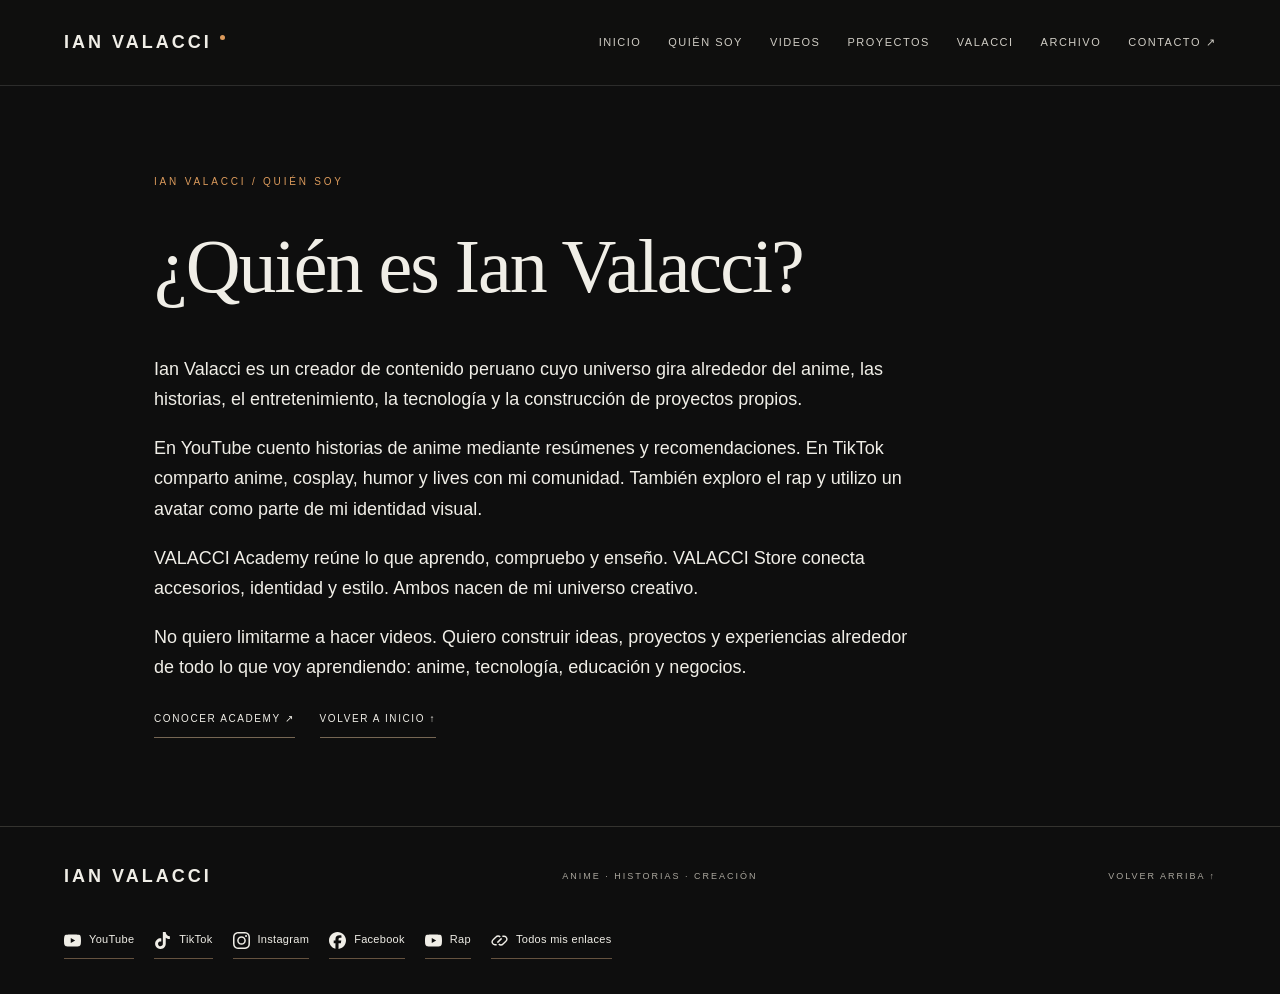
==== about/index.html @ ef5e78fb "Publish approved About page" ====
<!doctype html>
<html lang="es">
<head>
<meta charset="utf-8">
<meta name="viewport" content="width=device-width, initial-scale=1">
<title>¿Quién es Ian Valacci? | Sitio oficial</title>
<meta name="description" content="Ian Valacci es un creador de contenido peruano cuyo universo gira alrededor del anime, las historias, el entretenimiento, la tecnología y la construcción de proyectos propios.">
<meta name="robots" content="index, follow">
<link rel="canonical" href="https://damianvalacci-debug.github.io/about/">
<meta property="og:type" content="website">
<meta property="og:locale" content="es_ES">
<meta property="og:title" content="¿Quién es Ian Valacci? | Sitio oficial">
<meta property="og:description" content="Ian Valacci es un creador de contenido peruano cuyo universo gira alrededor del anime, las historias, el entretenimiento, la tecnología y la construcción de proyectos propios.">
<meta property="og:url" content="https://damianvalacci-debug.github.io/about/">
<meta property="og:image" content="https://damianvalacci-debug.github.io/assets/ian-01-1280.webp">
<meta property="og:image:alt" content="Ilustración de Ian Valacci con luz ámbar">
<meta name="twitter:card" content="summary_large_image">
<meta name="twitter:title" content="¿Quién es Ian Valacci? | Sitio oficial">
<meta name="twitter:description" content="Ian Valacci es un creador de contenido peruano cuyo universo gira alrededor del anime, las historias, el entretenimiento, la tecnología y la construcción de proyectos propios.">
<meta name="twitter:image" content="https://damianvalacci-debug.github.io/assets/ian-01-1280.webp">

<link rel="icon" type="image/svg+xml" href="../assets/favicon.svg">

<link rel="stylesheet" href="../assets/site.css">
<script type="application/ld+json">{"@context": "https://schema.org", "@type": "ProfilePage", "name": "¿Quién es Ian Valacci?", "mainEntity": {"@type": "Person", "name": "Ian Valacci", "description": "Ian Valacci es un creador de contenido peruano cuyo universo gira alrededor del anime, las historias, el entretenimiento, la tecnología y la construcción de proyectos propios.", "url": "https://damianvalacci-debug.github.io/", "sameAs": ["https://www.youtube.com/@IanValacci", "https://www.tiktok.com/@IANVALACCI", "https://www.instagram.com/ianvalacci", "https://www.facebook.com/IanValacci", "https://www.youtube.com/@ValacciPrince", "https://esponsor.com/ianvalacci"]}, "url": "https://damianvalacci-debug.github.io/about/"}</script>
<script src="../assets/site.js" defer></script>
</head>
<body>
<a class="skip" href="#contenido">Saltar al contenido</a>
<header class="header">
<a class="wordmark" href="../#inicio" aria-label="Ian Valacci, inicio">IAN VALACCI<span class="mark-dot"></span></a>
<button class="menu-toggle" type="button" aria-expanded="false" aria-controls="navigation">Menú <span aria-hidden="true">＋</span></button>
<nav id="navigation" aria-label="Navegación principal">
<a href="../#inicio">Inicio</a><a href="../about/">Quién soy</a><a href="../#videos">Videos</a><a href="../#proyectos">Proyectos</a><a href="../#valacci">VALACCI</a><a href="../#archivo">Archivo</a><a href="../#contacto">Contacto <span aria-hidden="true">↗</span></a>
</nav>
</header>
<main id="contenido"><section class="section detail"><p class="eyebrow">Ian Valacci / Quién soy</p><h1 class="archive-heading">¿Quién es Ian Valacci?</h1><p class="lead">Ian Valacci es un creador de contenido peruano cuyo universo gira alrededor del anime, las historias, el entretenimiento, la tecnología y la construcción de proyectos propios.</p><p class="lead">En YouTube cuento historias de anime mediante resúmenes y recomendaciones. En TikTok comparto anime, cosplay, humor y lives con mi comunidad. También exploro el rap y utilizo un avatar como parte de mi identidad visual.</p><p class="lead">VALACCI Academy reúne lo que aprendo, compruebo y enseño. VALACCI Store conecta accesorios, identidad y estilo. Ambos nacen de mi universo creativo.</p><p class="lead">No quiero limitarme a hacer videos. Quiero construir ideas, proyectos y experiencias alrededor de todo lo que voy aprendiendo: anime, tecnología, educación y negocios.</p><div class="actions"><a class="text-link" href="../academy/">Conocer Academy ↗</a><a class="text-link" href="../#inicio">Volver a Inicio ↑</a></div></section></main>
<footer><a class="wordmark" href="../#inicio">IAN VALACCI</a><p>Anime · Historias · Creación</p><a href="../#inicio" class="back-top">Volver arriba ↑</a><div class="footer-social"><div class="social-links" aria-label="Redes oficiales"><a class="social-link" href="https://www.youtube.com/@IanValacci" target="_blank" rel="noopener noreferrer"><svg aria-hidden="true" focusable="false" role="img" viewBox="0 0 24 24" xmlns="http://www.w3.org/2000/svg"><path d="M23.498 6.186a3.016 3.016 0 0 0-2.122-2.136C19.505 3.545 12 3.545 12 3.545s-7.505 0-9.377.505A3.017 3.017 0 0 0 .502 6.186C0 8.07 0 12 0 12s0 3.93.502 5.814a3.016 3.016 0 0 0 2.122 2.136c1.871.505 9.376.505 9.376.505s7.505 0 9.377-.505a3.015 3.015 0 0 0 2.122-2.136C24 15.93 24 12 24 12s0-3.93-.502-5.814zM9.545 15.568V8.432L15.818 12l-6.273 3.568z"/></svg><span>YouTube</span></a><a class="social-link" href="https://www.tiktok.com/@IANVALACCI" target="_blank" rel="noopener noreferrer"><svg aria-hidden="true" focusable="false" role="img" viewBox="0 0 24 24" xmlns="http://www.w3.org/2000/svg"><path d="M12.525.02c1.31-.02 2.61-.01 3.91-.02.08 1.53.63 3.09 1.75 4.17 1.12 1.11 2.7 1.62 4.24 1.79v4.03c-1.44-.05-2.89-.35-4.2-.97-.57-.26-1.1-.59-1.62-.93-.01 2.92.01 5.84-.02 8.75-.08 1.4-.54 2.79-1.35 3.94-1.31 1.92-3.58 3.17-5.91 3.21-1.43.08-2.86-.31-4.08-1.03-2.02-1.19-3.44-3.37-3.65-5.71-.02-.5-.03-1-.01-1.49.18-1.9 1.12-3.72 2.58-4.96 1.66-1.44 3.98-2.13 6.15-1.72.02 1.48-.04 2.96-.04 4.44-.99-.32-2.15-.23-3.02.37-.63.41-1.11 1.04-1.36 1.75-.21.51-.15 1.07-.14 1.61.24 1.64 1.82 3.02 3.5 2.87 1.12-.01 2.19-.66 2.77-1.61.19-.33.4-.67.41-1.06.1-1.79.06-3.57.07-5.36.01-4.03-.01-8.05.02-12.07z"/></svg><span>TikTok</span></a><a class="social-link" href="https://www.instagram.com/ianvalacci" target="_blank" rel="noopener noreferrer"><svg aria-hidden="true" focusable="false" role="img" viewBox="0 0 24 24" xmlns="http://www.w3.org/2000/svg"><path d="M7.0301.084c-1.2768.0602-2.1487.264-2.911.5634-.7888.3075-1.4575.72-2.1228 1.3877-.6652.6677-1.075 1.3368-1.3802 2.127-.2954.7638-.4956 1.6365-.552 2.914-.0564 1.2775-.0689 1.6882-.0626 4.947.0062 3.2586.0206 3.6671.0825 4.9473.061 1.2765.264 2.1482.5635 2.9107.308.7889.72 1.4573 1.388 2.1228.6679.6655 1.3365 1.0743 2.1285 1.38.7632.295 1.6361.4961 2.9134.552 1.2773.056 1.6884.069 4.9462.0627 3.2578-.0062 3.668-.0207 4.9478-.0814 1.28-.0607 2.147-.2652 2.9098-.5633.7889-.3086 1.4578-.72 2.1228-1.3881.665-.6682 1.0745-1.3378 1.3795-2.1284.2957-.7632.4966-1.636.552-2.9124.056-1.2809.0692-1.6898.063-4.948-.0063-3.2583-.021-3.6668-.0817-4.9465-.0607-1.2797-.264-2.1487-.5633-2.9117-.3084-.7889-.72-1.4568-1.3876-2.1228C21.2982 1.33 20.628.9208 19.8378.6165 19.074.321 18.2017.1197 16.9244.0645 15.6471.0093 15.236-.005 11.977.0014 8.718.0076 8.31.0215 7.0301.0839m.1402 21.6932c-1.17-.0509-1.8053-.2453-2.2287-.408-.5606-.216-.96-.4771-1.3819-.895-.422-.4178-.6811-.8186-.9-1.378-.1644-.4234-.3624-1.058-.4171-2.228-.0595-1.2645-.072-1.6442-.079-4.848-.007-3.2037.0053-3.583.0607-4.848.05-1.169.2456-1.805.408-2.2282.216-.5613.4762-.96.895-1.3816.4188-.4217.8184-.6814 1.3783-.9003.423-.1651 1.0575-.3614 2.227-.4171 1.2655-.06 1.6447-.072 4.848-.079 3.2033-.007 3.5835.005 4.8495.0608 1.169.0508 1.8053.2445 2.228.408.5608.216.96.4754 1.3816.895.4217.4194.6816.8176.9005 1.3787.1653.4217.3617 1.056.4169 2.2263.0602 1.2655.0739 1.645.0796 4.848.0058 3.203-.0055 3.5834-.061 4.848-.051 1.17-.245 1.8055-.408 2.2294-.216.5604-.4763.96-.8954 1.3814-.419.4215-.8181.6811-1.3783.9-.4224.1649-1.0577.3617-2.2262.4174-1.2656.0595-1.6448.072-4.8493.079-3.2045.007-3.5825-.006-4.848-.0608M16.953 5.5864A1.44 1.44 0 1 0 18.39 4.144a1.44 1.44 0 0 0-1.437 1.4424M5.8385 12.012c.0067 3.4032 2.7706 6.1557 6.173 6.1493 3.4026-.0065 6.157-2.7701 6.1506-6.1733-.0065-3.4032-2.771-6.1565-6.174-6.1498-3.403.0067-6.156 2.771-6.1496 6.1738M8 12.0077a4 4 0 1 1 4.008 3.9921A3.9996 3.9996 0 0 1 8 12.0077"/></svg><span>Instagram</span></a><a class="social-link" href="https://www.facebook.com/IanValacci" target="_blank" rel="noopener noreferrer"><svg aria-hidden="true" focusable="false" role="img" viewBox="0 0 24 24" xmlns="http://www.w3.org/2000/svg"><path d="M9.101 23.691v-7.98H6.627v-3.667h2.474v-1.58c0-4.085 1.848-5.978 5.858-5.978.401 0 .955.042 1.468.103a8.68 8.68 0 0 1 1.141.195v3.325a8.623 8.623 0 0 0-.653-.036 26.805 26.805 0 0 0-.733-.009c-.707 0-1.259.096-1.675.309a1.686 1.686 0 0 0-.679.622c-.258.42-.374.995-.374 1.752v1.297h3.919l-.386 2.103-.287 1.564h-3.246v8.245C19.396 23.238 24 18.179 24 12.044c0-6.627-5.373-12-12-12s-12 5.373-12 12c0 5.628 3.874 10.35 9.101 11.647Z"/></svg><span>Facebook</span></a><a class="social-link" href="https://www.youtube.com/@ValacciPrince" target="_blank" rel="noopener noreferrer"><svg aria-hidden="true" focusable="false" role="img" viewBox="0 0 24 24" xmlns="http://www.w3.org/2000/svg"><path d="M23.498 6.186a3.016 3.016 0 0 0-2.122-2.136C19.505 3.545 12 3.545 12 3.545s-7.505 0-9.377.505A3.017 3.017 0 0 0 .502 6.186C0 8.07 0 12 0 12s0 3.93.502 5.814a3.016 3.016 0 0 0 2.122 2.136c1.871.505 9.376.505 9.376.505s7.505 0 9.377-.505a3.015 3.015 0 0 0 2.122-2.136C24 15.93 24 12 24 12s0-3.93-.502-5.814zM9.545 15.568V8.432L15.818 12l-6.273 3.568z"/></svg><span>Rap</span></a><a class="social-link" href="https://esponsor.com/ianvalacci" target="_blank" rel="noopener noreferrer"><svg aria-hidden="true" viewBox="0 0 24 24" fill="none"><path d="m9 15 6-6m-7 9H6a4 4 0 0 1-3-7l4-4a4 4 0 0 1 6 0m-2 10a4 4 0 0 0 6 0l4-4a4 4 0 0 0-3-7h-2" stroke="currentColor" stroke-width="2"/></svg><span>Todos mis enlaces</span></a></div></div></footer>
</body>
</html>
---- assets/site.css ----
:root{--bg:#0e0e0e;--panel:#151514;--white:#f0eee7;--muted:#aaa69d;--amber:#dc9b5c;--line:#34332f;--serif:Georgia,'Times New Roman',serif;--sans:Arial,Helvetica,sans-serif}
*{box-sizing:border-box}html{scroll-behavior:smooth;scroll-padding-top:90px}body{margin:0;background:var(--bg);color:var(--white);font-family:var(--sans);font-size:15px;line-height:1.6}a{color:inherit;text-decoration:none}button{font:inherit}img{max-width:100%;display:block}h1,h2,h3,p{margin-top:0}h2{font-family:var(--serif);font-size:clamp(34px,3.8vw,54px);font-weight:400;line-height:1.06;letter-spacing:-1.8px;margin-bottom:24px}a,button{ -webkit-tap-highlight-color:transparent}a:focus-visible,button:focus-visible{outline:2px solid var(--amber);outline-offset:6px}::selection{background:#945a2d;color:white}.skip{position:fixed;top:-80px;left:16px;background:var(--white);color:black;padding:12px 20px;z-index:100}.skip:focus{top:8px}.header{height:86px;padding:0 5%;display:flex;align-items:center;justify-content:space-between;background:#10100fec;border-bottom:1px solid #ffffff20;position:sticky;top:0;z-index:30;backdrop-filter:blur(12px)}.wordmark{font-size:18px;letter-spacing:3px;font-weight:700;white-space:nowrap}.mark-dot{display:inline-block;background:var(--amber);width:5px;height:5px;margin:0 0 8px 8px;border-radius:50%}nav{display:flex;gap:27px}nav a{font-size:11px;text-transform:uppercase;letter-spacing:1.5px;color:#d0cdc5}nav a:hover{color:var(--amber)}.menu-toggle{display:none;background:none;color:var(--white);border:1px solid #555;padding:8px 12px}
.hero{position:relative;isolation:isolate;min-height:710px;height:min(850px,calc(100svh - 86px));overflow:hidden;display:flex;align-items:center;background:#17110c}.hero-art{position:absolute;inset:0 0 0 14%;z-index:-3}.hero-art img{width:100%;height:100%;object-fit:cover;object-position:60% center}.hero-shade{position:absolute;inset:0;z-index:-2;background:linear-gradient(90deg,#0c0c0ced 0%,#0c0c0c90 33%,transparent 61%),linear-gradient(0deg,#0b0b0b 0%,transparent 28%,#0b0b0b20 100%)}.hero::after,.identity::after{content:'';position:absolute;inset:0;pointer-events:none;background-image:url("data:image/svg+xml,%3Csvg viewBox='0 0 140 140' xmlns='http://www.w3.org/2000/svg'%3E%3Cfilter id='n'%3E%3CfeTurbulence type='fractalNoise' baseFrequency='.8' numOctaves='3' stitchTiles='stitch'/%3E%3C/filter%3E%3Crect width='100%25' height='100%25' opacity='.15' filter='url(%23n)'/%3E%3C/svg%3E");opacity:.12;mix-blend-mode:screen}.hero-content{width:100%;padding:40px 5% 100px;position:relative}.eyebrow{font-size:10px;letter-spacing:2.8px;text-transform:uppercase;font-weight:500;color:var(--amber);margin-bottom:28px;display:flex;align-items:center;gap:10px}.status-dot{width:5px;height:5px;border-radius:50%;background:var(--amber);box-shadow:0 0 12px #dc9b5c}h1{font-family:var(--serif);font-weight:400;font-size:clamp(78px,9vw,132px);line-height:.8;letter-spacing:-6px;margin:48px 0 26px}h1>span{display:block;margin-top:10px}h1 small{display:block;font-family:var(--sans);font-size:10px;letter-spacing:4px;line-height:1.5;margin-top:28px;color:var(--amber)}.hero-intro{max-width:300px;font-size:15px;color:#ded8cb;margin:32px 0 30px}.actions{display:flex;gap:25px;align-items:center}.button{display:inline-flex;align-items:center;justify-content:space-between;gap:32px;min-height:48px;padding:14px 22px;font-size:10px;text-transform:uppercase;letter-spacing:1.5px;border:1px solid var(--line);transition:background .2s,color .2s}.light{background:var(--white);color:#161513;border-color:var(--white)}.light:hover{background:var(--amber);border-color:var(--amber)}.text-link{font-size:10px;text-transform:uppercase;letter-spacing:1.6px;border-bottom:1px solid #766754;padding:10px 0;display:inline-flex;gap:20px}.hero-caption{position:absolute;bottom:40px;right:5%;color:#bdb6a9;font-size:9px;letter-spacing:2px;text-transform:uppercase}.vertical-caption{position:absolute;right:-28px;bottom:210px;writing-mode:vertical-rl;font-size:8px;letter-spacing:4px}.scroll-note{position:absolute;left:5%;bottom:36px;font-size:9px;letter-spacing:2px;text-transform:uppercase;color:#c9c4b8;display:flex;gap:20px}.section{padding:88px 5%;max-width:1680px;margin:auto}.intro{background:var(--white);color:#1a1917;max-width:none;padding-top:74px;padding-bottom:74px}.dark-text{color:#6e4c2c}.intro-grid{display:grid;grid-template-columns:1.15fr 1fr;gap:12%;align-items:start}.intro h2{font-size:clamp(36px,4.3vw,66px);margin-bottom:0}.lead{font-size:18px;line-height:1.7;max-width:520px}.muted{color:#66635e;max-width:400px;font-size:13px}.signature{display:block;font:italic 26px var(--serif);margin-top:22px}.section-head{display:flex;justify-content:space-between;gap:20px;align-items:flex-end;margin-bottom:34px}.section-head h2{margin:0}.section-head .eyebrow{margin-bottom:20px}.section-number{font-size:9px;letter-spacing:2px;color:var(--muted);padding-bottom:8px;white-space:nowrap}.empty-video{border:1px solid var(--line);height:265px;display:grid;grid-template-columns:1.2fr 1fr;position:relative;background:radial-gradient(ellipse at 16% 50%,#241b14,transparent 60%)}.frame-art{display:flex;align-items:center;justify-content:center;border-right:1px solid var(--line);position:relative;overflow:hidden}.frame-art .play-symbol{font-family:var(--serif);font-size:74px;color:var(--amber);font-weight:400;opacity:.8}.frame-art::after{content:'IAN / VISUAL STORIES';position:absolute;bottom:22px;left:24px;font-size:8px;letter-spacing:3px;color:#aba69d}.empty-copy{align-self:center;padding:38px;max-width:450px}.empty-copy h3{font-family:var(--serif);font-size:29px;line-height:1.2;font-weight:400}.empty-copy p{color:var(--muted);font-size:13px;margin:0}.pending-label{font-size:9px;letter-spacing:2px;text-transform:uppercase;color:var(--amber);display:block;margin-bottom:20px}.video-grid{display:grid;grid-template-columns:repeat(3,minmax(0,1fr));gap:20px}.video-card{border:1px solid var(--line)}.video-card img{aspect-ratio:16/9;object-fit:cover;width:100%}.video-card div{padding:20px}.video-card h3{font-family:var(--serif);font-size:25px;font-weight:400}.video-card p{color:var(--muted)}.anime{border-top:1px solid var(--line);padding-bottom:35px;overflow:hidden}.anime-grid{display:grid;grid-template-columns:1.1fr 1fr;gap:10%}.anime-grid h2{font-size:clamp(34px,3.7vw,55px)}.tags{display:flex;flex-wrap:wrap;gap:8px;margin-top:25px}.tags span{padding:7px 12px;border:1px solid #484238;font-size:9px;letter-spacing:1px;text-transform:uppercase;color:#c0b7a8}.story-strip{margin-top:44px;display:flex;gap:35px;white-space:nowrap;font-size:clamp(70px,9vw,132px);letter-spacing:-3px;font-weight:700;line-height:1.2;color:#cfb399}.outline{-webkit-text-stroke:1px #776452;color:transparent}.projects{padding-top:64px}.project-row{display:grid;grid-template-columns:70px 1fr 1fr 130px;gap:24px;align-items:center;border-top:1px solid var(--line);padding:34px 0}.project-row:last-child{border-bottom:1px solid var(--line)}.project-index{font-size:11px;color:var(--amber);letter-spacing:2px}.project-row h3{font-family:var(--serif);font-size:34px;font-weight:400;margin:0 0 5px;line-height:1.2}.project-type{font-size:9px;letter-spacing:2px;text-transform:uppercase;color:var(--muted)}.project-row p{font-size:13px;color:var(--muted);margin:0;max-width:360px}.project-end{justify-self:end}.project-end img{width:66px;height:66px;object-fit:cover}.project-end span{display:block;font-size:9px;color:#b1aaa0;letter-spacing:1.4px}.brand{display:grid;grid-template-columns:1.05fr 1fr;gap:8%;background:#191612;align-items:center;max-width:none;padding-top:60px;padding-bottom:60px}.brand-print{background:#eee9e1;padding:18px;transform:rotate(-2deg);box-shadow:12px 16px 0 #0c0c0c;border:1px solid #524332}.brand-print img{width:100%;height:auto}.brand-print>span{font-size:8px;letter-spacing:4px;color:#6b6259;padding:16px 12px 8px;display:block}.brand-copy h2{font-size:clamp(46px,5vw,78px)}.brand-copy p:not(.eyebrow){max-width:340px;color:#bab1a4;margin-bottom:25px}.disabled-cta{border:1px solid #6b5944;color:#e2c09a;display:inline-flex;gap:20px;font-size:10px;text-transform:uppercase;letter-spacing:1.6px;padding:14px 22px}.pending-note{display:block;font-size:10px;color:var(--muted);margin-top:10px}.tech-grid{display:grid;grid-template-columns:1fr 1fr;gap:10%;align-items:center}.technology .lead{color:#bab5aa}.tech-line{border-top:1px solid var(--line);border-bottom:1px solid var(--line);padding:22px 0;display:flex;justify-content:space-between;letter-spacing:4px;font-size:11px;color:var(--amber);margin-top:28px}.archive{background:#141413;max-width:none}.archive-empty{border-top:1px solid var(--line);border-bottom:1px solid var(--line);padding:38px 0;display:grid;grid-template-columns:70px 1fr 1fr;gap:24px;align-items:center}.archive-empty>span{font-family:var(--serif);font-size:32px;color:var(--amber)}.archive-empty h3{font-family:var(--serif);font-size:26px;font-weight:400;margin:0}.archive-empty p{color:var(--muted);font-size:13px;margin:0}.archive-item{display:grid;grid-template-columns:130px 1fr;gap:30px;border-top:1px solid var(--line);padding:24px 0}.archive-item h3{font-family:var(--serif);font-weight:400;font-size:28px}.archive-item time{color:var(--amber)}.archive-item p{color:var(--muted)}.archive-item img{max-width:260px}.moments{margin-top:38px;display:flex;justify-content:space-between;gap:50px;align-items:center}.moments .eyebrow{margin:0;white-space:nowrap}.moments p:not(.eyebrow){margin:0;font:italic 23px var(--serif)}.moments small{display:block;margin-top:10px;color:var(--muted);font-size:10px;font-style:normal;font-family:var(--sans)}blockquote{margin:0;font:italic 26px var(--serif)}.identity{position:relative;height:670px;isolation:isolate;overflow:hidden;display:flex;align-items:center}.identity picture{position:absolute;inset:0;z-index:-3}.identity img{width:100%;height:100%;object-fit:cover;object-position:65% center}.identity-shade{position:absolute;inset:0;z-index:-2;background:linear-gradient(90deg,#080808e8,transparent 75%),linear-gradient(0deg,#0c0c0c 0%,transparent 25%)}.identity-copy{padding:5%;max-width:700px}.identity h2{font-size:clamp(48px,5.8vw,85px)}.identity-copy>p:last-child{font-size:11px;letter-spacing:3px;text-transform:uppercase;color:var(--amber)}.identity-signature{position:absolute;right:5%;bottom:40px;font:italic 40px var(--serif);color:#edc29a;transform:rotate(-9deg)}.social-grid{display:grid;grid-template-columns:1fr 1fr;gap:12%;align-items:center}.social-grid h2{margin:0}.social-empty{color:var(--muted);font-size:14px;border-bottom:1px solid var(--line);padding-bottom:18px}.social-links{display:flex;flex-wrap:wrap;gap:20px}.social-links a{border-bottom:1px solid var(--amber);padding:8px 0}.contact-note{font-size:11px;color:var(--muted);margin:18px 0 0}footer{border-top:1px solid var(--line);padding:35px 5%;display:flex;justify-content:space-between;align-items:center;gap:20px}footer p,.back-top{font-size:9px;text-transform:uppercase;letter-spacing:2px;color:var(--muted);margin:0}.back-top:hover{color:var(--amber)}
@media(min-width:1700px){.hero-content,.intro-grid,.brand,.social-grid{padding-left:max(0px,calc((100vw - 1512px)/2))}.hero-art img{object-position:center}}
@media(max-width:1000px){nav{gap:15px}nav a{font-size:9px;letter-spacing:1px}.wordmark{font-size:16px;letter-spacing:2px}.hero{min-height:660px}.hero-art{inset:0 0 0 5%}.hero-art img{object-position:57% center}h1{font-size:clamp(85px,12.5vw,130px)}.section{padding-top:65px;padding-bottom:65px}.intro-grid,.anime-grid,.tech-grid,.social-grid{gap:7%}.project-row{grid-template-columns:45px 1fr 1fr 70px;gap:16px}.project-row h3{font-size:28px}.brand{gap:7%}.identity{height:570px}.hero-caption>span:first-child{display:none}.lead{font-size:16px}.archive-empty{grid-template-columns:40px 1fr 1fr}}
@media(max-width:700px){html{scroll-padding-top:72px}.header{height:72px;padding:0 6%}.menu-toggle{display:block;font-size:10px;text-transform:uppercase;letter-spacing:1.5px}.menu-toggle span{margin-left:10px}nav{position:absolute;top:72px;left:0;right:0;display:flex;flex-direction:column;padding:24px 6%;background:#111;gap:0;border-bottom:1px solid #555}nav a{font-size:12px;padding:12px 0}.js-ready nav:not(.open){display:none}body:not(.js-ready) .header{position:relative;height:auto;min-height:72px;flex-wrap:wrap}body:not(.js-ready) nav{position:static;width:100%}.hero{height:790px;min-height:0;align-items:flex-end}.hero-art{inset:0 0 160px 0}.hero-art img{object-position:47% top}.hero-shade{background:linear-gradient(0deg,#0c0c0c 0%,#0c0c0ceb 19%,#0c0c0c65 47%,transparent 75%)}.hero-content{padding:0 6% 90px}.hero-content>.eyebrow{font-size:8px;letter-spacing:2px;margin-bottom:25px}h1{font-size:clamp(70px,19vw,110px);letter-spacing:-4px;margin:0 0 25px;line-height:.83}h1>span{margin-top:10px}h1 small{font-size:8px;letter-spacing:3px;margin-top:24px}.hero-intro{font-size:14px;max-width:300px;margin:22px 0}.actions{gap:22px}.button{padding:13px 16px;gap:15px;font-size:9px}.text-link{font-size:8px;letter-spacing:1px;gap:10px}.hero-caption{display:none}.scroll-note{left:6%;bottom:30px;font-size:8px}.section{padding:55px 6%}h2{letter-spacing:-1px}.intro-grid,.anime-grid,.tech-grid,.social-grid{grid-template-columns:1fr;gap:25px}.intro h2{font-size:38px}.intro .lead{font-size:16px}.intro .muted{font-size:13px}.section-head{align-items:start}.section-number{display:none}.eyebrow{font-size:9px;letter-spacing:2px;margin-bottom:20px}.empty-video{grid-template-columns:1fr;height:auto}.frame-art{height:170px;border-right:0;border-bottom:1px solid var(--line)}.frame-art .play-symbol{font-size:55px}.empty-copy{padding:25px}.empty-copy h3{font-size:25px;margin-bottom:14px}.video-grid{grid-template-columns:1fr}.anime h2{font-size:34px}.anime .lead{font-size:16px}.story-strip{font-size:74px;margin-top:28px;gap:20px}.project-row{grid-template-columns:26px 1fr 50px;gap:12px;align-items:start;padding:26px 0}.project-row h3{font-size:27px}.project-row p{grid-column:2;grid-row:2}.project-end{grid-column:3;grid-row:1 / span 2;align-self:center}.project-end img{width:45px;height:45px}.project-end span{writing-mode:vertical-rl;font-size:8px;letter-spacing:1px}.project-type{font-size:8px}.brand{grid-template-columns:1fr;gap:48px;padding:55px 8%}.brand-print{max-width:470px;width:100%;justify-self:center}.brand-copy h2{font-size:50px}.tech-line{letter-spacing:1.5px;font-size:8px;gap:6px}.archive-empty{grid-template-columns:25px 1fr;gap:18px;padding:28px 0}.archive-empty p{grid-column:2}.archive-empty h3{font-size:25px}.moments{flex-direction:column;align-items:start;gap:18px}.moments p:not(.eyebrow){font-size:23px}.identity{height:680px;align-items:flex-end}.identity img{object-position:40% top}.identity-shade{background:linear-gradient(0deg,#0c0c0c 0%,#0c0c0cce 30%,transparent 70%)}.identity-copy{padding:0 6% 95px}.identity h2{font-size:46px}.identity-signature{font-size:28px;right:6%;bottom:30px}.social-grid{gap:25px}footer{padding:32px 6%;flex-wrap:wrap}.back-top{margin-left:auto}footer p{order:3;width:100%;font-size:8px}.archive-item{grid-template-columns:1fr;gap:8px}}
@media(prefers-reduced-motion:reduce){html{scroll-behavior:auto}*,*::before,*::after{transition:none!important;animation:none!important}}

/* Phase 2: content blocks reuse the approved editorial system. */
.creation-grid{display:grid;grid-template-columns:repeat(5,minmax(0,1fr));gap:24px}.creation-grid article{border-top:1px solid var(--line);padding-top:20px}.creation-grid h3{font:400 25px var(--serif)}.creation-grid p{font-size:13px;color:var(--muted)}.vision,.journey{border-top:1px solid var(--line)}.journey>.muted{color:var(--muted);max-width:600px}.archive-heading{font-size:clamp(40px,6vw,76px);line-height:1.1;letter-spacing:-2px;margin:35px 0 45px}.video-card small{display:block;color:var(--muted);font-size:10px;margin:15px 0}.video-card .project-type{display:block;margin-bottom:15px}@media(max-width:1000px){.creation-grid{grid-template-columns:repeat(3,minmax(0,1fr))}}@media(max-width:700px){.creation-grid{grid-template-columns:1fr 1fr;gap:22px}.creation-grid h3{font-size:22px}}

.video-date{display:block;font-size:11px;color:var(--muted);margin-top:15px}

/* Ecosystem content: conservative hierarchy and local SVG platform glyphs. */
.social-link{display:inline-flex;align-items:center;gap:8px;font-size:11px;letter-spacing:.3px;min-height:36px;border-bottom:1px solid #65523f!important}
.social-link svg{width:17px;height:17px;flex-shrink:0;fill:currentColor}
.social-link svg[fill="none"]{fill:none}
.hero-social{margin-top:20px;max-width:540px}
.hero-social .social-links{gap:10px 18px}
.hero-social .social-link{color:#efe4d2;font-size:10px}
.footer-social{width:100%;margin-top:12px}footer{flex-wrap:wrap}
.academy-home{background:#171612;border-top:1px solid var(--line)}
.academy-title{font:400 clamp(34px,4vw,56px)/1.1 var(--serif);letter-spacing:-1px;margin:0 0 22px}
.academy-philosophy{font:italic 23px/1.5 var(--serif);max-width:700px;color:#d6c0a7}
.academy-method{list-style:none;display:flex;flex-wrap:wrap;gap:12px;padding:0;margin:30px 0;font-size:10px;letter-spacing:1px;text-transform:uppercase}
.academy-method li+li::before{content:'→';margin-right:12px;color:var(--amber)}
.academy-levels,.academy-pillars{display:grid;gap:24px;margin:40px 0}.academy-levels{grid-template-columns:repeat(3,minmax(0,1fr))}.academy-pillars{grid-template-columns:repeat(3,minmax(0,1fr))}
.academy-levels article,.academy-pillars article{border-top:1px solid var(--line);padding-top:20px}
.academy-levels h3,.academy-pillars h3{font:400 28px var(--serif)}
.academy-levels p,.academy-pillars p{color:var(--muted);font-size:14px}
.detail{max-width:1100px}.detail .lead{max-width:760px}.detail-subtitle{font-size:34px;margin-top:45px}
.academy-motto{font:400 32px/1.4 var(--serif);color:var(--amber)}
.academy-season{margin:50px 0;padding:30px;border:1px solid var(--line)}.academy-season h2{font-size:36px}.academy-season li{font-size:14px;color:var(--muted)}
@media(min-width:701px) and (max-width:900px){.menu-toggle{display:block;background:none;color:var(--white);border:1px solid #555;padding:8px 12px}nav{position:absolute;top:86px;left:0;right:0;display:flex;flex-direction:column;padding:24px 6%;background:#111;gap:0;border-bottom:1px solid #555}nav a{font-size:12px;padding:12px 0}.js-ready nav:not(.open){display:none}body:not(.js-ready) .header{position:relative;height:auto;min-height:86px;flex-wrap:wrap}body:not(.js-ready) nav{position:static;width:100%}}
@media(max-width:700px){.hero-social{max-width:100%}.hero-social .social-links{gap:5px 16px}.hero-content{padding-bottom:78px}.hero{height:850px}.academy-levels,.academy-pillars{grid-template-columns:1fr 1fr}.academy-levels{grid-template-columns:1fr}.academy-title{font-size:36px}.academy-season{padding:22px}.detail .actions{flex-wrap:wrap}.social-link{font-size:11px}.footer-social .social-links{gap:8px 14px}}
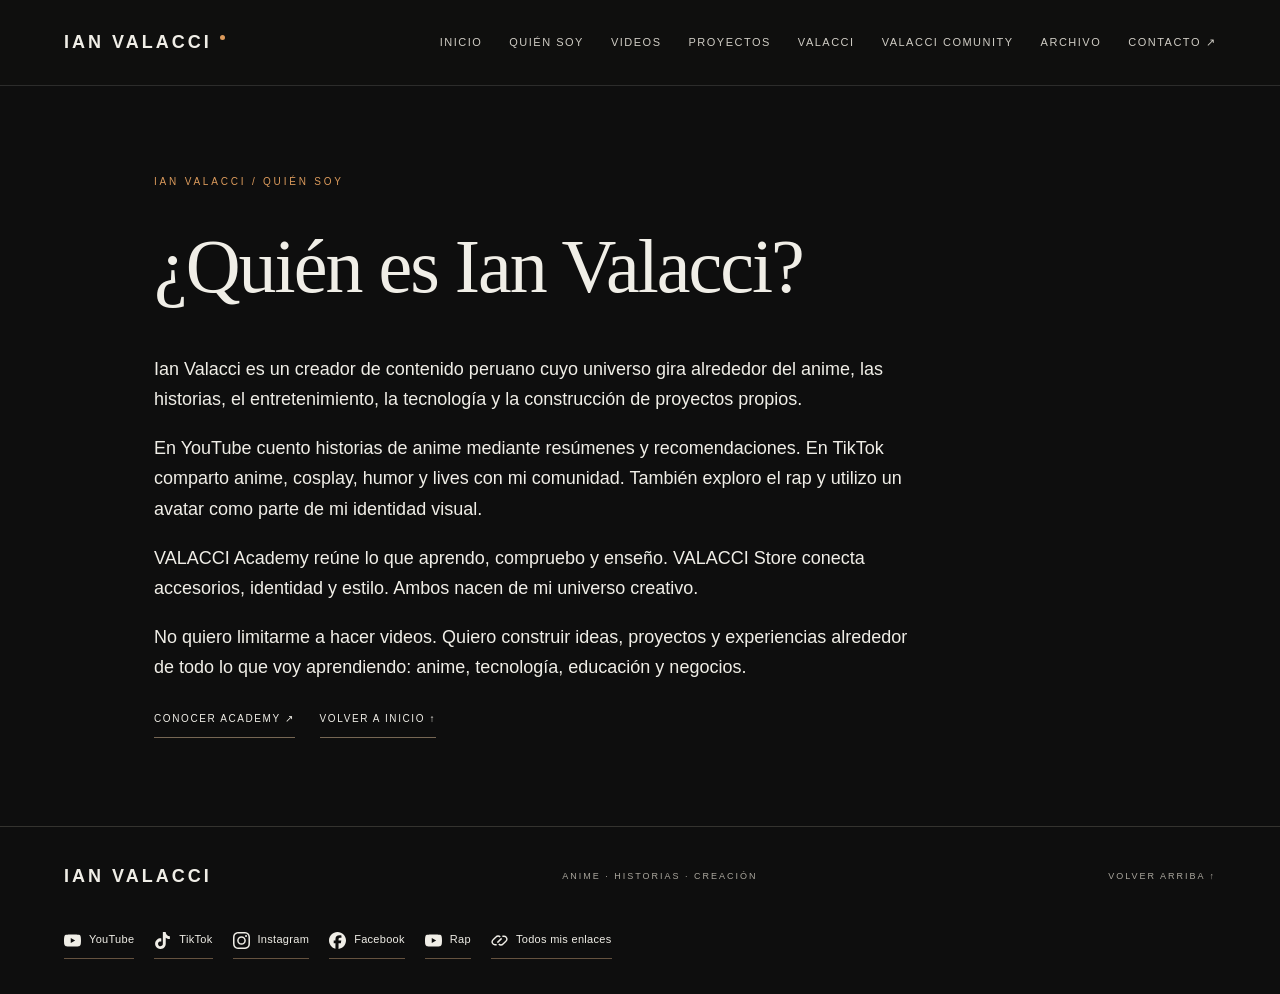
==== commit 275b1218: "Abrir Valacci Comunity y presentar Academy y Star con Gravedad Propia" ====
--- a/about/index.html
+++ b/about/index.html
@@ -24,6 +24,7 @@
 <link rel="stylesheet" href="../assets/site.css">
 <script type="application/ld+json">{"@context": "https://schema.org", "@type": "ProfilePage", "name": "¿Quién es Ian Valacci?", "mainEntity": {"@type": "Person", "name": "Ian Valacci", "description": "Ian Valacci es un creador de contenido peruano cuyo universo gira alrededor del anime, las historias, el entretenimiento, la tecnología y la construcción de proyectos propios.", "url": "https://damianvalacci-debug.github.io/", "sameAs": ["https://www.youtube.com/@IanValacci", "https://www.tiktok.com/@IANVALACCI", "https://www.instagram.com/ianvalacci", "https://www.facebook.com/IanValacci", "https://www.youtube.com/@ValacciPrince", "https://esponsor.com/ianvalacci"]}, "url": "https://damianvalacci-debug.github.io/about/"}</script>
 <script src="../assets/site.js" defer></script>
+<link rel="stylesheet" href="../assets/community.css">
 </head>
 <body>
 <a class="skip" href="#contenido">Saltar al contenido</a>
@@ -31,7 +32,7 @@
 <a class="wordmark" href="../#inicio" aria-label="Ian Valacci, inicio">IAN VALACCI<span class="mark-dot"></span></a>
 <button class="menu-toggle" type="button" aria-expanded="false" aria-controls="navigation">Menú <span aria-hidden="true">＋</span></button>
 <nav id="navigation" aria-label="Navegación principal">
-<a href="../#inicio">Inicio</a><a href="../about/">Quién soy</a><a href="../#videos">Videos</a><a href="../#proyectos">Proyectos</a><a href="../#valacci">VALACCI</a><a href="../#archivo">Archivo</a><a href="../#contacto">Contacto <span aria-hidden="true">↗</span></a>
+<a href="../#inicio">Inicio</a><a href="../about/">Quién soy</a><a href="../#videos">Videos</a><a href="../#proyectos">Proyectos</a><a href="../#valacci">VALACCI</a><a href="../community/">Valacci Comunity</a><a href="../#archivo">Archivo</a><a href="../#contacto">Contacto <span aria-hidden="true">↗</span></a>
 </nav>
 </header>
 <main id="contenido"><section class="section detail"><p class="eyebrow">Ian Valacci / Quién soy</p><h1 class="archive-heading">¿Quién es Ian Valacci?</h1><p class="lead">Ian Valacci es un creador de contenido peruano cuyo universo gira alrededor del anime, las historias, el entretenimiento, la tecnología y la construcción de proyectos propios.</p><p class="lead">En YouTube cuento historias de anime mediante resúmenes y recomendaciones. En TikTok comparto anime, cosplay, humor y lives con mi comunidad. También exploro el rap y utilizo un avatar como parte de mi identidad visual.</p><p class="lead">VALACCI Academy reúne lo que aprendo, compruebo y enseño. VALACCI Store conecta accesorios, identidad y estilo. Ambos nacen de mi universo creativo.</p><p class="lead">No quiero limitarme a hacer videos. Quiero construir ideas, proyectos y experiencias alrededor de todo lo que voy aprendiendo: anime, tecnología, educación y negocios.</p><div class="actions"><a class="text-link" href="../academy/">Conocer Academy ↗</a><a class="text-link" href="../#inicio">Volver a Inicio ↑</a></div></section></main>
--- a/assets/community.css
+++ b/assets/community.css
@@ -0,0 +1,3 @@
+.community-hero{padding:70px 5% 55px;border-bottom:1px solid var(--line)}.community-hero .eyebrow{margin-bottom:24px}.community-heading{font:400 clamp(44px,7vw,96px)/.98 var(--serif);letter-spacing:-3px;margin:0 0 30px}.community-deck{max-width:640px;font-size:17px;color:var(--muted)}.community-masthead{display:flex;justify-content:space-between;align-items:flex-end;gap:28px}.issue-mark{font-size:11px;letter-spacing:2px;text-transform:uppercase;color:var(--amber);border-left:1px solid var(--line);padding-left:28px;white-space:nowrap}.community-post{padding:55px 5% 80px}.post-intro{display:grid;grid-template-columns:1.15fr 1fr;gap:6%;align-items:center}.post-image{border:1px solid #7a7266;padding:9px;background:#d3cfc4;transform:rotate(-2deg);margin:12px 0 28px;box-shadow:8px 12px 0 #22221f}.post-image img{width:100%;aspect-ratio:16/9;object-fit:cover}.post-copy h2{font-size:clamp(34px,4vw,56px)}.post-copy .lead{font-size:17px}.post-meta{display:flex;flex-wrap:wrap;gap:10px 20px;font-size:10px;text-transform:uppercase;letter-spacing:1.3px;color:var(--amber);margin:0 0 20px}.community-actions{display:flex;flex-wrap:wrap;align-items:center;gap:18px;margin:28px 0}.community-actions button{cursor:pointer}.community-actions .button{font-size:10px}.project-facts{display:flex;flex-wrap:wrap;gap:12px 24px;margin:20px 0;color:var(--muted);font-size:12px}.community-guide{display:grid;grid-template-columns:repeat(3,1fr);gap:30px;margin:60px 0}.community-guide section{padding-top:24px;border-top:1px solid var(--line)}.step-number{color:var(--amber);font:italic 24px var(--serif)}.community-guide h3{font:400 27px var(--serif);margin:17px 0}.community-guide p{font-size:14px;color:var(--muted)}.prompt-area{padding:35px;border:1px solid var(--line);background:#151513}.prompt-area h3{font:400 31px var(--serif)}.prompt-area p{max-width:750px;color:var(--muted);font-size:14px}.prompt-area details{margin:25px 0 0}.prompt-area summary{cursor:pointer;color:var(--amber);font-size:13px;padding:12px 0}.prompt-area textarea{width:100%;min-height:440px;max-height:70vh;resize:vertical;background:#0c0c0b;color:#e5e2d9;border:1px solid #676357;padding:20px;font:13px/1.7 Consolas,monospace;tab-size:2}.prompt-area textarea:focus-visible{outline:2px solid var(--amber);outline-offset:3px}.copy-status{min-height:25px;color:var(--amber)!important}.community-note{font-size:12px;color:var(--muted);margin:28px 0 0;max-width:800px}.community-note a{text-decoration:underline}.community-link-home{margin:35px 0 0;padding:24px 0;border-top:1px solid var(--line)}.community-link-home p{color:var(--muted);max-width:620px}@media(min-width:701px) and (max-width:1150px){.header nav{gap:12px}.header nav a{font-size:9px;letter-spacing:.7px}.header .wordmark{font-size:14px;letter-spacing:1.5px}}@media(max-width:800px){.post-intro{grid-template-columns:1fr;gap:20px}.community-guide{grid-template-columns:1fr;gap:15px;margin:40px 0}.community-masthead{display:block}.issue-mark{border-left:0;padding:0;margin-top:20px}.community-heading{letter-spacing:-1.5px}.community-hero,.community-post{padding-left:6%;padding-right:6%}.prompt-area{padding:24px 18px}.community-actions{align-items:stretch;flex-direction:column}.community-actions .button{justify-content:center}.prompt-area textarea{min-height:380px}}
+.valacci-star{background:#171410;border-top:1px solid var(--line);border-bottom:1px solid var(--line)}.star-grid{display:grid;grid-template-columns:1fr 1fr;gap:7%;align-items:center}.star-song-title{font:400 34px var(--serif);margin-bottom:18px}.star-video{aspect-ratio:16/9;background:#080808;margin-bottom:20px;border:1px solid var(--line)}.star-video iframe{width:100%;height:100%;border:0}.community-home{border-bottom:1px solid var(--line);background:#121210}.community-home .lead{max-width:680px;margin-bottom:26px}@media(max-width:800px){.star-grid{grid-template-columns:1fr;gap:30px}}
+.post-image img{height:auto}
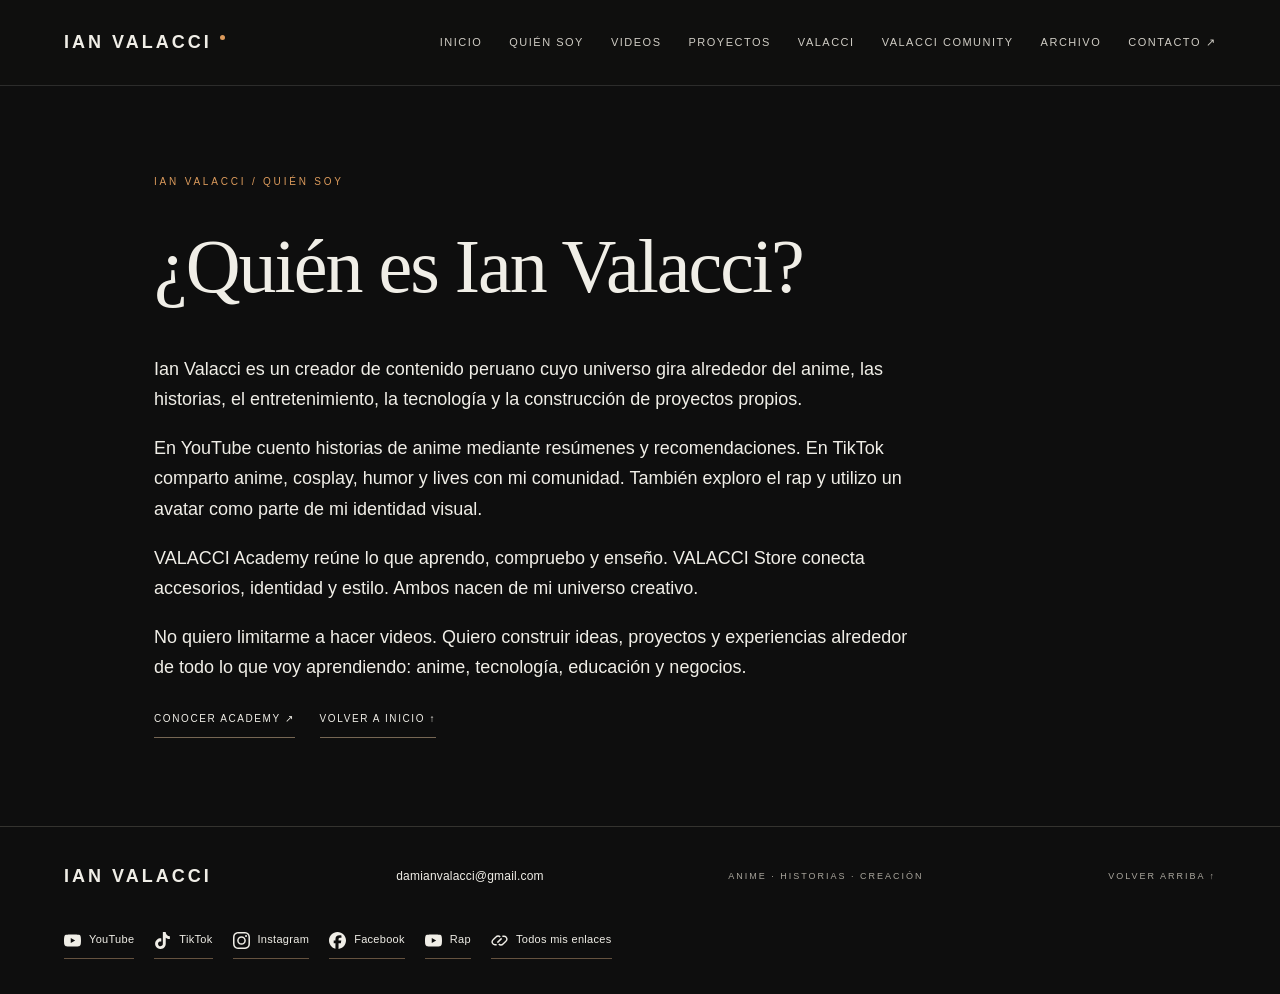
==== commit 6e530d16: "Añadir correo de contacto y portada oficial en alta resolución" ====
--- a/about/index.html
+++ b/about/index.html
@@ -24,7 +24,7 @@
 <link rel="stylesheet" href="../assets/site.css">
 <script type="application/ld+json">{"@context": "https://schema.org", "@type": "ProfilePage", "name": "¿Quién es Ian Valacci?", "mainEntity": {"@type": "Person", "name": "Ian Valacci", "description": "Ian Valacci es un creador de contenido peruano cuyo universo gira alrededor del anime, las historias, el entretenimiento, la tecnología y la construcción de proyectos propios.", "url": "https://damianvalacci-debug.github.io/", "sameAs": ["https://www.youtube.com/@IanValacci", "https://www.tiktok.com/@IANVALACCI", "https://www.instagram.com/ianvalacci", "https://www.facebook.com/IanValacci", "https://www.youtube.com/@ValacciPrince", "https://esponsor.com/ianvalacci"]}, "url": "https://damianvalacci-debug.github.io/about/"}</script>
 <script src="../assets/site.js" defer></script>
-<link rel="stylesheet" href="../assets/community.css">
+<link rel="stylesheet" href="../assets/community.css?v=20261022-3">
 </head>
 <body>
 <a class="skip" href="#contenido">Saltar al contenido</a>
@@ -36,6 +36,6 @@
 </nav>
 </header>
 <main id="contenido"><section class="section detail"><p class="eyebrow">Ian Valacci / Quién soy</p><h1 class="archive-heading">¿Quién es Ian Valacci?</h1><p class="lead">Ian Valacci es un creador de contenido peruano cuyo universo gira alrededor del anime, las historias, el entretenimiento, la tecnología y la construcción de proyectos propios.</p><p class="lead">En YouTube cuento historias de anime mediante resúmenes y recomendaciones. En TikTok comparto anime, cosplay, humor y lives con mi comunidad. También exploro el rap y utilizo un avatar como parte de mi identidad visual.</p><p class="lead">VALACCI Academy reúne lo que aprendo, compruebo y enseño. VALACCI Store conecta accesorios, identidad y estilo. Ambos nacen de mi universo creativo.</p><p class="lead">No quiero limitarme a hacer videos. Quiero construir ideas, proyectos y experiencias alrededor de todo lo que voy aprendiendo: anime, tecnología, educación y negocios.</p><div class="actions"><a class="text-link" href="../academy/">Conocer Academy ↗</a><a class="text-link" href="../#inicio">Volver a Inicio ↑</a></div></section></main>
-<footer><a class="wordmark" href="../#inicio">IAN VALACCI</a><p>Anime · Historias · Creación</p><a href="../#inicio" class="back-top">Volver arriba ↑</a><div class="footer-social"><div class="social-links" aria-label="Redes oficiales"><a class="social-link" href="https://www.youtube.com/@IanValacci" target="_blank" rel="noopener noreferrer"><svg aria-hidden="true" focusable="false" role="img" viewBox="0 0 24 24" xmlns="http://www.w3.org/2000/svg"><path d="M23.498 6.186a3.016 3.016 0 0 0-2.122-2.136C19.505 3.545 12 3.545 12 3.545s-7.505 0-9.377.505A3.017 3.017 0 0 0 .502 6.186C0 8.07 0 12 0 12s0 3.93.502 5.814a3.016 3.016 0 0 0 2.122 2.136c1.871.505 9.376.505 9.376.505s7.505 0 9.377-.505a3.015 3.015 0 0 0 2.122-2.136C24 15.93 24 12 24 12s0-3.93-.502-5.814zM9.545 15.568V8.432L15.818 12l-6.273 3.568z"/></svg><span>YouTube</span></a><a class="social-link" href="https://www.tiktok.com/@IANVALACCI" target="_blank" rel="noopener noreferrer"><svg aria-hidden="true" focusable="false" role="img" viewBox="0 0 24 24" xmlns="http://www.w3.org/2000/svg"><path d="M12.525.02c1.31-.02 2.61-.01 3.91-.02.08 1.53.63 3.09 1.75 4.17 1.12 1.11 2.7 1.62 4.24 1.79v4.03c-1.44-.05-2.89-.35-4.2-.97-.57-.26-1.1-.59-1.62-.93-.01 2.92.01 5.84-.02 8.75-.08 1.4-.54 2.79-1.35 3.94-1.31 1.92-3.58 3.17-5.91 3.21-1.43.08-2.86-.31-4.08-1.03-2.02-1.19-3.44-3.37-3.65-5.71-.02-.5-.03-1-.01-1.49.18-1.9 1.12-3.72 2.58-4.96 1.66-1.44 3.98-2.13 6.15-1.72.02 1.48-.04 2.96-.04 4.44-.99-.32-2.15-.23-3.02.37-.63.41-1.11 1.04-1.36 1.75-.21.51-.15 1.07-.14 1.61.24 1.64 1.82 3.02 3.5 2.87 1.12-.01 2.19-.66 2.77-1.61.19-.33.4-.67.41-1.06.1-1.79.06-3.57.07-5.36.01-4.03-.01-8.05.02-12.07z"/></svg><span>TikTok</span></a><a class="social-link" href="https://www.instagram.com/ianvalacci" target="_blank" rel="noopener noreferrer"><svg aria-hidden="true" focusable="false" role="img" viewBox="0 0 24 24" xmlns="http://www.w3.org/2000/svg"><path d="M7.0301.084c-1.2768.0602-2.1487.264-2.911.5634-.7888.3075-1.4575.72-2.1228 1.3877-.6652.6677-1.075 1.3368-1.3802 2.127-.2954.7638-.4956 1.6365-.552 2.914-.0564 1.2775-.0689 1.6882-.0626 4.947.0062 3.2586.0206 3.6671.0825 4.9473.061 1.2765.264 2.1482.5635 2.9107.308.7889.72 1.4573 1.388 2.1228.6679.6655 1.3365 1.0743 2.1285 1.38.7632.295 1.6361.4961 2.9134.552 1.2773.056 1.6884.069 4.9462.0627 3.2578-.0062 3.668-.0207 4.9478-.0814 1.28-.0607 2.147-.2652 2.9098-.5633.7889-.3086 1.4578-.72 2.1228-1.3881.665-.6682 1.0745-1.3378 1.3795-2.1284.2957-.7632.4966-1.636.552-2.9124.056-1.2809.0692-1.6898.063-4.948-.0063-3.2583-.021-3.6668-.0817-4.9465-.0607-1.2797-.264-2.1487-.5633-2.9117-.3084-.7889-.72-1.4568-1.3876-2.1228C21.2982 1.33 20.628.9208 19.8378.6165 19.074.321 18.2017.1197 16.9244.0645 15.6471.0093 15.236-.005 11.977.0014 8.718.0076 8.31.0215 7.0301.0839m.1402 21.6932c-1.17-.0509-1.8053-.2453-2.2287-.408-.5606-.216-.96-.4771-1.3819-.895-.422-.4178-.6811-.8186-.9-1.378-.1644-.4234-.3624-1.058-.4171-2.228-.0595-1.2645-.072-1.6442-.079-4.848-.007-3.2037.0053-3.583.0607-4.848.05-1.169.2456-1.805.408-2.2282.216-.5613.4762-.96.895-1.3816.4188-.4217.8184-.6814 1.3783-.9003.423-.1651 1.0575-.3614 2.227-.4171 1.2655-.06 1.6447-.072 4.848-.079 3.2033-.007 3.5835.005 4.8495.0608 1.169.0508 1.8053.2445 2.228.408.5608.216.96.4754 1.3816.895.4217.4194.6816.8176.9005 1.3787.1653.4217.3617 1.056.4169 2.2263.0602 1.2655.0739 1.645.0796 4.848.0058 3.203-.0055 3.5834-.061 4.848-.051 1.17-.245 1.8055-.408 2.2294-.216.5604-.4763.96-.8954 1.3814-.419.4215-.8181.6811-1.3783.9-.4224.1649-1.0577.3617-2.2262.4174-1.2656.0595-1.6448.072-4.8493.079-3.2045.007-3.5825-.006-4.848-.0608M16.953 5.5864A1.44 1.44 0 1 0 18.39 4.144a1.44 1.44 0 0 0-1.437 1.4424M5.8385 12.012c.0067 3.4032 2.7706 6.1557 6.173 6.1493 3.4026-.0065 6.157-2.7701 6.1506-6.1733-.0065-3.4032-2.771-6.1565-6.174-6.1498-3.403.0067-6.156 2.771-6.1496 6.1738M8 12.0077a4 4 0 1 1 4.008 3.9921A3.9996 3.9996 0 0 1 8 12.0077"/></svg><span>Instagram</span></a><a class="social-link" href="https://www.facebook.com/IanValacci" target="_blank" rel="noopener noreferrer"><svg aria-hidden="true" focusable="false" role="img" viewBox="0 0 24 24" xmlns="http://www.w3.org/2000/svg"><path d="M9.101 23.691v-7.98H6.627v-3.667h2.474v-1.58c0-4.085 1.848-5.978 5.858-5.978.401 0 .955.042 1.468.103a8.68 8.68 0 0 1 1.141.195v3.325a8.623 8.623 0 0 0-.653-.036 26.805 26.805 0 0 0-.733-.009c-.707 0-1.259.096-1.675.309a1.686 1.686 0 0 0-.679.622c-.258.42-.374.995-.374 1.752v1.297h3.919l-.386 2.103-.287 1.564h-3.246v8.245C19.396 23.238 24 18.179 24 12.044c0-6.627-5.373-12-12-12s-12 5.373-12 12c0 5.628 3.874 10.35 9.101 11.647Z"/></svg><span>Facebook</span></a><a class="social-link" href="https://www.youtube.com/@ValacciPrince" target="_blank" rel="noopener noreferrer"><svg aria-hidden="true" focusable="false" role="img" viewBox="0 0 24 24" xmlns="http://www.w3.org/2000/svg"><path d="M23.498 6.186a3.016 3.016 0 0 0-2.122-2.136C19.505 3.545 12 3.545 12 3.545s-7.505 0-9.377.505A3.017 3.017 0 0 0 .502 6.186C0 8.07 0 12 0 12s0 3.93.502 5.814a3.016 3.016 0 0 0 2.122 2.136c1.871.505 9.376.505 9.376.505s7.505 0 9.377-.505a3.015 3.015 0 0 0 2.122-2.136C24 15.93 24 12 24 12s0-3.93-.502-5.814zM9.545 15.568V8.432L15.818 12l-6.273 3.568z"/></svg><span>Rap</span></a><a class="social-link" href="https://esponsor.com/ianvalacci" target="_blank" rel="noopener noreferrer"><svg aria-hidden="true" viewBox="0 0 24 24" fill="none"><path d="m9 15 6-6m-7 9H6a4 4 0 0 1-3-7l4-4a4 4 0 0 1 6 0m-2 10a4 4 0 0 0 6 0l4-4a4 4 0 0 0-3-7h-2" stroke="currentColor" stroke-width="2"/></svg><span>Todos mis enlaces</span></a></div></div></footer>
+<footer><a class="wordmark" href="../#inicio">IAN VALACCI</a><a class="footer-email" href="mailto:damianvalacci@gmail.com">damianvalacci@gmail.com</a><p>Anime · Historias · Creación</p><a href="../#inicio" class="back-top">Volver arriba ↑</a><div class="footer-social"><div class="social-links" aria-label="Redes oficiales"><a class="social-link" href="https://www.youtube.com/@IanValacci" target="_blank" rel="noopener noreferrer"><svg aria-hidden="true" focusable="false" role="img" viewBox="0 0 24 24" xmlns="http://www.w3.org/2000/svg"><path d="M23.498 6.186a3.016 3.016 0 0 0-2.122-2.136C19.505 3.545 12 3.545 12 3.545s-7.505 0-9.377.505A3.017 3.017 0 0 0 .502 6.186C0 8.07 0 12 0 12s0 3.93.502 5.814a3.016 3.016 0 0 0 2.122 2.136c1.871.505 9.376.505 9.376.505s7.505 0 9.377-.505a3.015 3.015 0 0 0 2.122-2.136C24 15.93 24 12 24 12s0-3.93-.502-5.814zM9.545 15.568V8.432L15.818 12l-6.273 3.568z"/></svg><span>YouTube</span></a><a class="social-link" href="https://www.tiktok.com/@IANVALACCI" target="_blank" rel="noopener noreferrer"><svg aria-hidden="true" focusable="false" role="img" viewBox="0 0 24 24" xmlns="http://www.w3.org/2000/svg"><path d="M12.525.02c1.31-.02 2.61-.01 3.91-.02.08 1.53.63 3.09 1.75 4.17 1.12 1.11 2.7 1.62 4.24 1.79v4.03c-1.44-.05-2.89-.35-4.2-.97-.57-.26-1.1-.59-1.62-.93-.01 2.92.01 5.84-.02 8.75-.08 1.4-.54 2.79-1.35 3.94-1.31 1.92-3.58 3.17-5.91 3.21-1.43.08-2.86-.31-4.08-1.03-2.02-1.19-3.44-3.37-3.65-5.71-.02-.5-.03-1-.01-1.49.18-1.9 1.12-3.72 2.58-4.96 1.66-1.44 3.98-2.13 6.15-1.72.02 1.48-.04 2.96-.04 4.44-.99-.32-2.15-.23-3.02.37-.63.41-1.11 1.04-1.36 1.75-.21.51-.15 1.07-.14 1.61.24 1.64 1.82 3.02 3.5 2.87 1.12-.01 2.19-.66 2.77-1.61.19-.33.4-.67.41-1.06.1-1.79.06-3.57.07-5.36.01-4.03-.01-8.05.02-12.07z"/></svg><span>TikTok</span></a><a class="social-link" href="https://www.instagram.com/ianvalacci" target="_blank" rel="noopener noreferrer"><svg aria-hidden="true" focusable="false" role="img" viewBox="0 0 24 24" xmlns="http://www.w3.org/2000/svg"><path d="M7.0301.084c-1.2768.0602-2.1487.264-2.911.5634-.7888.3075-1.4575.72-2.1228 1.3877-.6652.6677-1.075 1.3368-1.3802 2.127-.2954.7638-.4956 1.6365-.552 2.914-.0564 1.2775-.0689 1.6882-.0626 4.947.0062 3.2586.0206 3.6671.0825 4.9473.061 1.2765.264 2.1482.5635 2.9107.308.7889.72 1.4573 1.388 2.1228.6679.6655 1.3365 1.0743 2.1285 1.38.7632.295 1.6361.4961 2.9134.552 1.2773.056 1.6884.069 4.9462.0627 3.2578-.0062 3.668-.0207 4.9478-.0814 1.28-.0607 2.147-.2652 2.9098-.5633.7889-.3086 1.4578-.72 2.1228-1.3881.665-.6682 1.0745-1.3378 1.3795-2.1284.2957-.7632.4966-1.636.552-2.9124.056-1.2809.0692-1.6898.063-4.948-.0063-3.2583-.021-3.6668-.0817-4.9465-.0607-1.2797-.264-2.1487-.5633-2.9117-.3084-.7889-.72-1.4568-1.3876-2.1228C21.2982 1.33 20.628.9208 19.8378.6165 19.074.321 18.2017.1197 16.9244.0645 15.6471.0093 15.236-.005 11.977.0014 8.718.0076 8.31.0215 7.0301.0839m.1402 21.6932c-1.17-.0509-1.8053-.2453-2.2287-.408-.5606-.216-.96-.4771-1.3819-.895-.422-.4178-.6811-.8186-.9-1.378-.1644-.4234-.3624-1.058-.4171-2.228-.0595-1.2645-.072-1.6442-.079-4.848-.007-3.2037.0053-3.583.0607-4.848.05-1.169.2456-1.805.408-2.2282.216-.5613.4762-.96.895-1.3816.4188-.4217.8184-.6814 1.3783-.9003.423-.1651 1.0575-.3614 2.227-.4171 1.2655-.06 1.6447-.072 4.848-.079 3.2033-.007 3.5835.005 4.8495.0608 1.169.0508 1.8053.2445 2.228.408.5608.216.96.4754 1.3816.895.4217.4194.6816.8176.9005 1.3787.1653.4217.3617 1.056.4169 2.2263.0602 1.2655.0739 1.645.0796 4.848.0058 3.203-.0055 3.5834-.061 4.848-.051 1.17-.245 1.8055-.408 2.2294-.216.5604-.4763.96-.8954 1.3814-.419.4215-.8181.6811-1.3783.9-.4224.1649-1.0577.3617-2.2262.4174-1.2656.0595-1.6448.072-4.8493.079-3.2045.007-3.5825-.006-4.848-.0608M16.953 5.5864A1.44 1.44 0 1 0 18.39 4.144a1.44 1.44 0 0 0-1.437 1.4424M5.8385 12.012c.0067 3.4032 2.7706 6.1557 6.173 6.1493 3.4026-.0065 6.157-2.7701 6.1506-6.1733-.0065-3.4032-2.771-6.1565-6.174-6.1498-3.403.0067-6.156 2.771-6.1496 6.1738M8 12.0077a4 4 0 1 1 4.008 3.9921A3.9996 3.9996 0 0 1 8 12.0077"/></svg><span>Instagram</span></a><a class="social-link" href="https://www.facebook.com/IanValacci" target="_blank" rel="noopener noreferrer"><svg aria-hidden="true" focusable="false" role="img" viewBox="0 0 24 24" xmlns="http://www.w3.org/2000/svg"><path d="M9.101 23.691v-7.98H6.627v-3.667h2.474v-1.58c0-4.085 1.848-5.978 5.858-5.978.401 0 .955.042 1.468.103a8.68 8.68 0 0 1 1.141.195v3.325a8.623 8.623 0 0 0-.653-.036 26.805 26.805 0 0 0-.733-.009c-.707 0-1.259.096-1.675.309a1.686 1.686 0 0 0-.679.622c-.258.42-.374.995-.374 1.752v1.297h3.919l-.386 2.103-.287 1.564h-3.246v8.245C19.396 23.238 24 18.179 24 12.044c0-6.627-5.373-12-12-12s-12 5.373-12 12c0 5.628 3.874 10.35 9.101 11.647Z"/></svg><span>Facebook</span></a><a class="social-link" href="https://www.youtube.com/@ValacciPrince" target="_blank" rel="noopener noreferrer"><svg aria-hidden="true" focusable="false" role="img" viewBox="0 0 24 24" xmlns="http://www.w3.org/2000/svg"><path d="M23.498 6.186a3.016 3.016 0 0 0-2.122-2.136C19.505 3.545 12 3.545 12 3.545s-7.505 0-9.377.505A3.017 3.017 0 0 0 .502 6.186C0 8.07 0 12 0 12s0 3.93.502 5.814a3.016 3.016 0 0 0 2.122 2.136c1.871.505 9.376.505 9.376.505s7.505 0 9.377-.505a3.015 3.015 0 0 0 2.122-2.136C24 15.93 24 12 24 12s0-3.93-.502-5.814zM9.545 15.568V8.432L15.818 12l-6.273 3.568z"/></svg><span>Rap</span></a><a class="social-link" href="https://esponsor.com/ianvalacci" target="_blank" rel="noopener noreferrer"><svg aria-hidden="true" viewBox="0 0 24 24" fill="none"><path d="m9 15 6-6m-7 9H6a4 4 0 0 1-3-7l4-4a4 4 0 0 1 6 0m-2 10a4 4 0 0 0 6 0l4-4a4 4 0 0 0-3-7h-2" stroke="currentColor" stroke-width="2"/></svg><span>Todos mis enlaces</span></a></div></div></footer>
 </body>
 </html>
--- a/assets/community.css
+++ b/assets/community.css
@@ -1,3 +1,5 @@
 .community-hero{padding:70px 5% 55px;border-bottom:1px solid var(--line)}.community-hero .eyebrow{margin-bottom:24px}.community-heading{font:400 clamp(44px,7vw,96px)/.98 var(--serif);letter-spacing:-3px;margin:0 0 30px}.community-deck{max-width:640px;font-size:17px;color:var(--muted)}.community-masthead{display:flex;justify-content:space-between;align-items:flex-end;gap:28px}.issue-mark{font-size:11px;letter-spacing:2px;text-transform:uppercase;color:var(--amber);border-left:1px solid var(--line);padding-left:28px;white-space:nowrap}.community-post{padding:55px 5% 80px}.post-intro{display:grid;grid-template-columns:1.15fr 1fr;gap:6%;align-items:center}.post-image{border:1px solid #7a7266;padding:9px;background:#d3cfc4;transform:rotate(-2deg);margin:12px 0 28px;box-shadow:8px 12px 0 #22221f}.post-image img{width:100%;aspect-ratio:16/9;object-fit:cover}.post-copy h2{font-size:clamp(34px,4vw,56px)}.post-copy .lead{font-size:17px}.post-meta{display:flex;flex-wrap:wrap;gap:10px 20px;font-size:10px;text-transform:uppercase;letter-spacing:1.3px;color:var(--amber);margin:0 0 20px}.community-actions{display:flex;flex-wrap:wrap;align-items:center;gap:18px;margin:28px 0}.community-actions button{cursor:pointer}.community-actions .button{font-size:10px}.project-facts{display:flex;flex-wrap:wrap;gap:12px 24px;margin:20px 0;color:var(--muted);font-size:12px}.community-guide{display:grid;grid-template-columns:repeat(3,1fr);gap:30px;margin:60px 0}.community-guide section{padding-top:24px;border-top:1px solid var(--line)}.step-number{color:var(--amber);font:italic 24px var(--serif)}.community-guide h3{font:400 27px var(--serif);margin:17px 0}.community-guide p{font-size:14px;color:var(--muted)}.prompt-area{padding:35px;border:1px solid var(--line);background:#151513}.prompt-area h3{font:400 31px var(--serif)}.prompt-area p{max-width:750px;color:var(--muted);font-size:14px}.prompt-area details{margin:25px 0 0}.prompt-area summary{cursor:pointer;color:var(--amber);font-size:13px;padding:12px 0}.prompt-area textarea{width:100%;min-height:440px;max-height:70vh;resize:vertical;background:#0c0c0b;color:#e5e2d9;border:1px solid #676357;padding:20px;font:13px/1.7 Consolas,monospace;tab-size:2}.prompt-area textarea:focus-visible{outline:2px solid var(--amber);outline-offset:3px}.copy-status{min-height:25px;color:var(--amber)!important}.community-note{font-size:12px;color:var(--muted);margin:28px 0 0;max-width:800px}.community-note a{text-decoration:underline}.community-link-home{margin:35px 0 0;padding:24px 0;border-top:1px solid var(--line)}.community-link-home p{color:var(--muted);max-width:620px}@media(min-width:701px) and (max-width:1150px){.header nav{gap:12px}.header nav a{font-size:9px;letter-spacing:.7px}.header .wordmark{font-size:14px;letter-spacing:1.5px}}@media(max-width:800px){.post-intro{grid-template-columns:1fr;gap:20px}.community-guide{grid-template-columns:1fr;gap:15px;margin:40px 0}.community-masthead{display:block}.issue-mark{border-left:0;padding:0;margin-top:20px}.community-heading{letter-spacing:-1.5px}.community-hero,.community-post{padding-left:6%;padding-right:6%}.prompt-area{padding:24px 18px}.community-actions{align-items:stretch;flex-direction:column}.community-actions .button{justify-content:center}.prompt-area textarea{min-height:380px}}
 .valacci-star{background:#171410;border-top:1px solid var(--line);border-bottom:1px solid var(--line)}.star-grid{display:grid;grid-template-columns:1fr 1fr;gap:7%;align-items:center}.star-song-title{font:400 34px var(--serif);margin-bottom:18px}.star-video{aspect-ratio:16/9;background:#080808;margin-bottom:20px;border:1px solid var(--line)}.star-video iframe{width:100%;height:100%;border:0}.community-home{border-bottom:1px solid var(--line);background:#121210}.community-home .lead{max-width:680px;margin-bottom:26px}@media(max-width:800px){.star-grid{grid-template-columns:1fr;gap:30px}}
 .post-image img{height:auto}
+.video-card--release>a{display:block}.video-card--release>a img{width:100%;height:auto;aspect-ratio:16/9;object-fit:cover}.video-card--release h3 a:hover{color:var(--amber)}
+.email-contact{margin-bottom:28px}.email-contact .eyebrow{margin-bottom:10px}.email-link{display:inline-block;font-size:clamp(18px,2.4vw,28px);border-bottom:1px solid var(--amber);color:var(--white);overflow-wrap:anywhere}.email-link:hover,.footer-email:hover{color:var(--amber)}.email-contact .muted{font-size:12px;color:var(--muted);margin-top:12px}.footer-email{font-size:12px;color:var(--white);overflow-wrap:anywhere;text-transform:none;letter-spacing:.2px}
